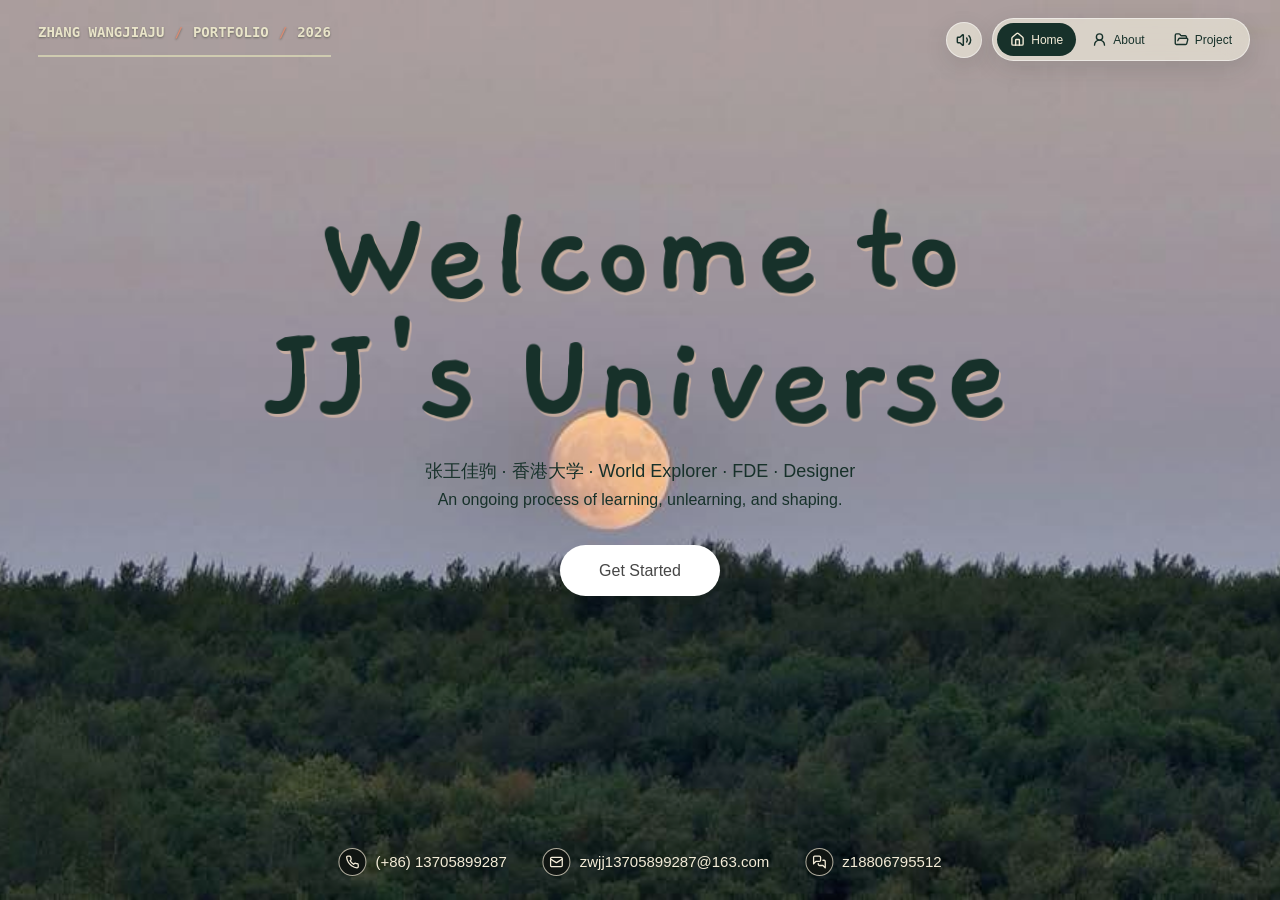
==== index.html @ 07a7b6fd "Reduce gallery preview payloads and batch project images" ====
<!doctype html>
<html lang="en">
  <head>
    <meta charset="UTF-8" />
    <meta name="viewport" content="width=device-width, initial-scale=1.0" />
    <meta name="theme-color" content="#85818b" />
    <title>Made With Motion</title>
    <link rel="preload" as="image" href="/background-poster.jpg" fetchpriority="high" />
    <link rel="icon" type="image/png" href="/assets/favicon-96x96-B6z3ljmo.png" sizes="96x96" />
    <style>
      html,
      body,
      #root {
        height: 100%;
        margin: 0;
      }

      body,
      #root {
        background: #85818b url('/background-poster.jpg') center / cover no-repeat;
      }
    </style>
    <script type="module" crossorigin src="/assets/index-CMigijuk.js"></script>
    <link rel="stylesheet" crossorigin href="/assets/index-BXjZiuMG.css">
  </head>
  <body>
    <div id="root"></div>
  </body>
</html>
---- assets/index-BXjZiuMG.css ----
@font-face{font-display:swap;font-family:Gaegu;font-style:normal;font-weight:700;src:url(/assets/Gaegu-Bold-wKljK3o0.woff2) format("woff2")}*{-webkit-appearance:none;-moz-appearance:none;appearance:none;box-sizing:border-box;margin:0;padding:0;-webkit-font-smoothing:antialiased;-moz-osx-font-smoothing:grayscale}html,body,#root{height:100%;overflow:hidden}body{background:#85818b;color:#272727;font:500 22px/1.3 Arial,Helvetica,sans-serif;overscroll-behavior:none}.codrops_mwg{background-image:var(--background-image);background-position:center;background-repeat:no-repeat;background-size:cover;height:100dvh;top:0;right:0;bottom:0;left:0;isolation:isolate;overflow:hidden;position:fixed;touch-action:none;-webkit-user-select:none;user-select:none;width:100%}.codrops_mwg.is-inactive{pointer-events:none;visibility:hidden}.background-video{height:100%;top:0;right:0;bottom:0;left:0;object-fit:cover;pointer-events:none;position:absolute;transform-origin:center;width:100%;will-change:transform;z-index:0}.site-mark{align-items:center;color:#e9e4c9;display:flex;font:700 14px/1.2 ui-monospace,SFMono-Regular,Menlo,Monaco,Consolas,monospace;gap:10px;left:38px;letter-spacing:0;padding-bottom:16px;position:absolute;text-shadow:0 1px 2px rgba(17,31,17,.42);top:24px;white-space:nowrap;z-index:3}.site-mark:after{background:#deddb8b8;bottom:0;content:"";height:2px;left:0;position:absolute;width:100%}.site-mark-slash{color:#d68c75}.welcome-contact{align-items:center;bottom:24px;display:flex;font: 500 15px/1.2 Arial,Helvetica,sans-serif;gap:36px;left:50%;position:absolute;transform:translate(-50%);white-space:nowrap;z-index:3}.welcome-contact-item{align-items:center;color:#f4ecd8;display:inline-flex;gap:9px;text-shadow:0 1px 3px rgba(12,24,16,.62)}.welcome-contact-icon{align-items:center;background:#101512;border:1px solid rgba(244,236,216,.7);border-radius:50%;display:inline-flex;flex:0 0 28px;height:28px;justify-content:center;width:28px}.welcome-contact-icon svg{height:14px;stroke-width:2.2;width:14px}.welcome-controls{align-items:center;display:flex;gap:10px;position:absolute;right:30px;top:18px;z-index:4}.welcome-nav{align-items:center;-webkit-backdrop-filter:blur(12px);backdrop-filter:blur(12px);background:#f6f2e29e;border:1px solid rgba(255,255,255,.5);border-radius:24px;box-shadow:0 8px 24px #1a271f1f;display:flex;gap:3px;padding:4px}.welcome-music-toggle{align-items:center;-webkit-backdrop-filter:blur(12px);backdrop-filter:blur(12px);background:#f6f2e29e;border:1px solid rgba(255,255,255,.5);border-radius:50%;box-shadow:0 8px 24px #1a271f1f;color:#17312a;cursor:pointer;display:inline-flex;flex:0 0 36px;height:36px;justify-content:center;transition:background-color .18s ease,transform .18s ease;width:36px}.welcome-music-toggle svg{height:16px;pointer-events:none;stroke-width:2.2;width:16px}.welcome-music-toggle:hover,.welcome-music-toggle:focus-visible{background:#ffffff8f;outline:none;transform:translateY(-1px)}.welcome-music-toggle:active{transform:scale(.94)}.welcome-nav-link{align-items:center;border-radius:18px;color:#17312a;display:inline-flex;font:400 12px/1 Arial,Helvetica,sans-serif;gap:6px;letter-spacing:0;padding:9px 13px;text-decoration:none;transition:background-color .18s ease,color .18s ease,transform .18s ease;white-space:nowrap}.welcome-nav-link svg{height:15px;stroke-width:2.2;width:15px}.welcome-nav-link:hover,.welcome-nav-link:focus-visible{background:#ffffff8f;outline:none;transform:translateY(-1px)}.welcome-nav-link.is-active{background:#17312a;color:#f4ecd8}.scene-transition{background:transparent;top:0;right:0;bottom:0;left:0;opacity:0;overflow:hidden;pointer-events:all;position:fixed;visibility:hidden;z-index:20}.transition-exterior-image{background-image:var(--exterior-image);background-position:center;background-repeat:no-repeat;background-size:cover;top:0;right:0;bottom:0;left:0;opacity:0;position:absolute;will-change:opacity,transform}.transition-reveal{top:0;right:0;bottom:0;left:0;overflow:visible;position:absolute;will-change:clip-path,opacity}.transition-camera{backface-visibility:hidden;height:100%;top:0;right:0;bottom:0;left:0;position:absolute;transform:translateZ(0);width:100%;will-change:transform}.transition-image{aspect-ratio:2560 / 1429;background-image:var(--interior-image);background-position:center;background-repeat:no-repeat;background-size:100% 100%;height:max(100dvh,calc(100vw * 1429 / 2560));left:50%;position:absolute;top:50%;transform:translate3d(-50%,-50%,0);width:max(100vw,calc(100dvh * 2560 / 1429))}.transition-cat{aspect-ratio:1;display:block;left:10%;object-fit:contain;pointer-events:none;position:absolute;top:52%;transform:translate(7%,-10%) scale(.82944);transform-origin:50% 100%;width:28%;will-change:opacity}.transition-cat-status{color:#fff4e3e6;font-family:Gaegu,cursive;font-size:clamp(16px,1.6vw,28px);font-weight:700;left:31%;pointer-events:none;position:absolute;text-shadow:1px 2px 0 rgba(61,40,42,.55);top:67%;transform:rotate(-8deg);will-change:opacity}.transition-moon-haze{background:#f4b98b57;top:0;right:0;bottom:0;left:0;opacity:0;pointer-events:none;position:absolute;will-change:opacity}.interior-page{background-color:#4b3d3e;height:100dvh;top:0;right:0;bottom:0;left:0;isolation:isolate;overflow:hidden;position:fixed;width:100%;z-index:1}.interior-stage{aspect-ratio:2560 / 1429;background-image:var(--interior-image);background-position:center;background-repeat:no-repeat;background-size:100% 100%;filter:blur(0) brightness(1);height:max(100dvh,calc(100vw * 1429 / 2560));left:50%;position:absolute;top:50%;transform:translate3d(-50%,-50%,0);transition:filter .7s ease,transform .9s cubic-bezier(.22,1,.36,1);width:max(100vw,calc(100dvh * 2560 / 1429));will-change:filter,transform}.interior-page.is-laptop-focused .interior-stage{filter:blur(10px) brightness(.68);transform:translate3d(-50%,-50%,0) scale(1.035)}.interior-page.is-laptop-focused .laptop-hotspot,.interior-page.is-laptop-focused .interior-back-button{opacity:0;pointer-events:none}.room-ambience{background-image:var(--interior-image);background-position:center;background-repeat:no-repeat;background-size:100% 100%;top:0;right:0;bottom:0;left:0;pointer-events:none;position:absolute;transform:translateZ(0);will-change:transform;z-index:1}.shelf-plant-motion{animation:plant-sway 6.2s ease-in-out infinite alternate;clip-path:polygon(33% 4%,47% 4%,47% 29%,33% 29%);transform-origin:40% 20%}.window-plant-motion{animation:plant-sway-reverse 7.4s ease-in-out infinite alternate;clip-path:polygon(88% 14%,100% 14%,100% 49%,88% 49%);transform-origin:94% 20%}.interior-back-button{left:max(18px,env(safe-area-inset-left));top:max(18px,env(safe-area-inset-top));z-index:30}.interior-back-button:active{transform:scale(.95)}.scene-hotspot{-webkit-tap-highlight-color:transparent;background:transparent;border:0;cursor:pointer;outline:0;position:absolute;z-index:4}.scene-hotspot:hover,.scene-hotspot:focus-visible{background:transparent;border:0;box-shadow:none;outline:none}.scene-object-wrap{position:absolute;z-index:4}.window-hotspot{height:53%;left:80.5%;top:5.5%;width:16.5%}.scene-label{color:#fff;font-family:Gaegu,cursive;font-size:clamp(22px,2vw,32px);font-weight:700;left:calc(100% + 10px);letter-spacing:0;opacity:0;pointer-events:none;position:absolute;text-shadow:0 1px 3px rgba(35,24,28,.9);top:38%;transform:translate(var(--label-shift-x, 0),6px);transition:opacity .18s ease,transform .22s ease;white-space:nowrap}.scene-object{--object-rest-scale: 1;--object-hover-scale: 1.08;animation:scene-object-entry-glow 1.35s ease-in-out backwards;display:block;filter:drop-shadow(0 0 8px rgba(255,245,232,.62)) drop-shadow(0 0 20px rgba(255,211,180,.36));height:100%;object-fit:contain;opacity:1;pointer-events:none;transform:scale(var(--object-rest-scale));transform-origin:50% 100%;transition:filter .24s ease,opacity .24s ease,transform .24s ease;width:100%;will-change:transform}.scene-object-wrap:hover .scene-object,.scene-object-wrap:focus-visible .scene-object{filter:drop-shadow(0 0 10px rgba(255,255,255,.98)) drop-shadow(0 0 28px rgba(255,235,218,.76));opacity:1;transform:scale(var(--object-hover-scale))}.scene-object-wrap:hover .scene-label,.scene-object-wrap:focus-visible .scene-label{opacity:1;transform:translate(var(--label-shift-x, 0))}.laptop-hotspot{height:30%;left:53.6%;top:52%;width:20.5%}.laptop-hotspot .scene-label{left:auto;right:calc(100% + 16px);top:18%}.laptop-hotspot .scene-object{--object-hover-scale: 1.14;--object-rest-scale: 1.08;animation-delay:.8s}.laptop-focus-transition{top:0;right:0;bottom:0;left:0;overflow:hidden;pointer-events:all;position:fixed;z-index:35}.laptop-focus-backdrop{background:#251a1e38;top:0;right:0;bottom:0;left:0;opacity:0;position:absolute}.laptop-focus-clone{position:fixed;will-change:transform;z-index:1}.laptop-focus-clone>img{display:block;height:100%;object-fit:contain;pointer-events:none;width:100%}.laptop-folder-grid{display:grid;gap:16% 4%;grid-template-columns:repeat(4,minmax(0,1fr));grid-template-rows:repeat(2,minmax(0,1fr));height:34%;left:17%;position:absolute;top:24%;width:64%}.laptop-folder-button{background:transparent;border:0;container-type:inline-size;cursor:pointer;isolation:isolate;min-height:0;min-width:0;overflow:visible;position:relative}.laptop-folder-button.is-disabled{cursor:default;pointer-events:none}.laptop-folder-button:focus-visible{outline:3px solid rgba(255,255,255,.9);outline-offset:2px}.laptop-folder-visual{background:var(--folder-color);border-radius:5% 5% 9% 9%;box-shadow:inset 0 1px #ffffff4d,0 5px 8px #2a1f203d;top:14%;right:8%;bottom:3%;left:8%;opacity:0;position:absolute;transform:scale(1);transform-origin:50% 100%;transition:filter .18s ease,opacity .12s ease,transform .22s ease;z-index:1}.laptop-folder-visual:before{background:var(--folder-color);border-radius:10% 10% 0 0;content:"";height:26%;left:7%;position:absolute;top:-16%;width:43%}.laptop-folder-label{color:#403c39;font:500 clamp(8px,10cqw,13px)/1.15 Arial,Helvetica,sans-serif;left:50%;opacity:.82;padding:0;pointer-events:none;position:absolute;top:calc(100% + 2px);transform:translate(-50%);transition:color .16s ease,opacity .16s ease;white-space:nowrap;z-index:3}.laptop-folder-button:nth-child(4n) .laptop-folder-label{left:50%;right:auto;transform:translate(-50%)}.laptop-folder-button:nth-child(-n+4) .laptop-folder-label{top:calc(100% + 12px)}.laptop-folder-button:hover .laptop-folder-visual,.laptop-folder-button:focus-visible .laptop-folder-visual{filter:brightness(1.06);opacity:1;transform:scale(1.1)}.laptop-folder-button:nth-child(-n+4) .laptop-folder-visual{transform:translateY(16%) scale(1)}.laptop-folder-button:nth-child(-n+4):hover .laptop-folder-visual,.laptop-folder-button:nth-child(-n+4):focus-visible .laptop-folder-visual{transform:translateY(16%) scale(1.1)}.laptop-folder-button:hover .laptop-folder-label,.laptop-folder-button:focus-visible .laptop-folder-label{color:#191716;opacity:1;transform:translate(-50%)}.laptop-focus-back{align-items:center;background:#ffffffe0;border:1px solid rgba(45,33,37,.45);border-radius:50%;color:#3e3330;cursor:pointer;display:flex;font:400 28px/1 Arial,Helvetica,sans-serif;height:48px;justify-content:center;left:max(20px,env(safe-area-inset-left));position:absolute;top:max(20px,env(safe-area-inset-top));transition:background-color .18s ease,transform .18s ease;width:48px;z-index:3}.laptop-focus-back:hover,.laptop-focus-back:focus-visible{background:#fff;transform:translate(-2px)}.laptop-focus-back:focus-visible{outline:3px solid #fff;outline-offset:3px}.camera-hotspot{height:7.5%;left:66%;top:32.2%;width:6.4%}.camera-hotspot:before{content:"";top:-32%;right:-32%;bottom:-32%;left:-32%;position:absolute}.camera-hotspot .scene-object{--object-hover-scale: 1.14;--object-rest-scale: 1.08;animation-delay:.58s}.camera-hotspot .scene-label{left:auto;right:calc(100% + 14px);top:18%}.books-object{height:16%;left:59.35%;top:4.35%;width:13%}.books-object .scene-label{--label-shift-x: -50%;font-family:Wawati SC,娃娃体-简,HanziPen SC,cursive;font-size:clamp(22px,2vw,31px);font-weight:400;left:50%;top:calc(100% + 8px)}.books-object .scene-object{animation-delay:.36s}.about-hotspot{aspect-ratio:320 / 380;height:auto;left:5.4%;top:10.9%;width:12.5%}.about-hotspot .scene-object{--object-hover-scale: 1.06;animation-delay:.14s;transform-origin:50% 50%}.about-hotspot .scene-label{font-size:clamp(24px,2.2vw,34px);left:auto;right:0;top:-38px}.cat-hotspot{aspect-ratio:1;left:10%;top:52%;width:28%}.cat-video{animation:cat-entry-glow 1.35s 1.02s ease-in-out backwards;display:block;filter:drop-shadow(0 0 10px rgba(255,245,232,.58)) drop-shadow(0 4px 24px rgba(255,211,180,.34));height:100%;object-fit:contain;pointer-events:none;transform:translate(7%,-10%) scale(.82944);transform-origin:50% 100%;transition:filter .22s ease;width:100%}.cat-hotspot:hover .cat-video,.cat-hotspot:focus-visible .cat-video{filter:drop-shadow(0 0 18px rgba(255,235,214,.62)) drop-shadow(0 6px 44px rgba(255,201,164,.48))}.cat-status{animation:cat-status-pulse 2.2s ease-in-out infinite;color:#fff4e3e6;font-family:Gaegu,cursive;font-size:clamp(16px,1.6vw,28px);font-weight:700;left:31%;pointer-events:none;position:absolute;text-shadow:1px 2px 0 rgba(61,40,42,.55);top:67%;transform:rotate(-8deg);transition:opacity .16s ease,transform .16s ease;z-index:5}.cat-status.is-hidden{animation:none;opacity:0;transform:translateY(-8px) rotate(-8deg)}.scene-panel{align-items:center;background:#22191cb8;display:flex;height:100%;top:0;right:0;bottom:0;left:0;justify-content:center;padding:clamp(16px,4vw,56px);position:fixed;width:100%;z-index:40}.about-panel{animation:about-panel-reveal .42s ease-out both;-webkit-backdrop-filter:blur(8px);backdrop-filter:blur(8px);background:#2b172694}.about-pdf-viewer{animation:about-content-reveal .72s .1s cubic-bezier(.22,1,.36,1) both;aspect-ratio:2200 / 1237;background:#2f292c;box-shadow:0 24px 70px #220e1c70;overflow:hidden;position:relative;width:min(94vw,160dvh,1400px)}.about-page-image{display:block;height:100%;object-fit:contain;width:100%}.panel-close-button{align-items:center;background:#f7f0df;border:2px solid #3e3330;border-radius:50%;color:#3e3330;cursor:pointer;display:flex;font:400 30px/1 Arial,Helvetica,sans-serif;height:42px;justify-content:center;position:absolute;right:16px;top:16px;width:42px;z-index:2}.panel-close-button:hover{background:#e5c6bd}.panel-close-button:focus-visible{outline:3px solid #fff;outline-offset:3px}.journal{background:#f6efdc;border:1px solid #5d5047;box-shadow:0 22px 70px #1c12146b;display:grid;grid-template-columns:minmax(0,.9fr) minmax(0,1.1fr);max-height:calc(100dvh - 40px);max-width:1120px;min-height:min(620px,calc(100dvh - 40px));overflow:auto;position:relative;width:100%}.journal.is-project-open{display:block;max-width:1240px}.journal.is-project-open:after{display:none}.journal:after{background:#9e8c7c;content:"";height:calc(100% - 44px);left:45%;opacity:.42;position:absolute;top:22px;width:1px}.journal-page{padding:clamp(42px,7vw,84px) clamp(30px,5vw,64px)}.journal-intro{background-color:#eee1c8;background-image:repeating-linear-gradient(transparent 0,transparent 31px,rgba(113,139,148,.16) 32px);display:flex;flex-direction:column;justify-content:center}.journal-kicker,.photo-album-header p{color:#8c5a58;font-size:13px;font-weight:700;letter-spacing:.14em}.journal h2,.photo-album h2{color:#3e3330;font-family:Gaegu,cursive;font-size:clamp(46px,6vw,76px);letter-spacing:0;line-height:.9;margin-top:18px}.journal-note{color:#655c56;font-family:Georgia,Times New Roman,serif;font-size:17px;line-height:1.6;margin-top:34px;max-width:300px}.journal-date{color:#7f746d;font:700 14px/1.2 Gaegu,cursive;margin-top:24px}.portfolio-pdf-link{align-items:center;align-self:flex-start;border-bottom:1px solid #8c5a58;color:#8c5a58;display:inline-flex;font:700 17px/1.2 Gaegu,cursive;gap:8px;margin-top:38px;padding-bottom:3px;text-decoration:none}.portfolio-pdf-link:hover{color:#3e3330}.project-list{align-content:center;display:grid;gap:14px;padding-bottom:36px;padding-top:36px}.project-entry{align-items:center;background:transparent;border:0;border-bottom:1px dashed rgba(73,62,57,.34);color:inherit;cursor:pointer;display:grid;font:inherit;gap:16px;grid-template-columns:112px minmax(0,1fr) 30px;padding:10px 0 18px;text-align:left;width:100%}.project-entry:hover .project-cover img,.project-entry:focus-visible .project-cover img{transform:scale(1.05)}.project-entry:focus-visible{outline:2px solid #8c5a58;outline-offset:5px}.project-cover{aspect-ratio:16 / 9;background:#ddd0b8;display:block;overflow:hidden;position:relative}.project-cover img{display:block;height:100%;object-fit:cover;transition:transform .22s ease;width:100%}.project-number{align-items:center;background:#e9c0ac;bottom:0;color:#3e3330;display:flex;font:700 15px/1 Gaegu,cursive;height:27px;justify-content:center;left:0;position:absolute;width:32px}.project-entry-copy{display:block;min-width:0}.project-entry-copy small{color:#8c5a58;display:block;font:700 10px/1.2 Arial,Helvetica,sans-serif;letter-spacing:.08em;margin-bottom:7px}.project-entry-copy strong{color:#3e3330;display:block;font:700 28px/1 Gaegu,cursive}.project-entry-copy>span{color:#6c625c;display:-webkit-box;font:15px/1.45 Georgia,Times New Roman,serif;margin-top:7px;overflow:hidden;-webkit-box-orient:vertical;-webkit-line-clamp:2}.project-open-icon{color:#8c5a58;font:700 25px/1 Gaegu,cursive}.project-detail{min-height:min(680px,calc(100dvh - 40px));padding:clamp(52px,6vw,82px) clamp(28px,5vw,66px)}.project-detail-header{margin:0 auto 34px;max-width:980px}.project-back-button{align-items:center;background:transparent;border:0;color:#8c5a58;cursor:pointer;display:inline-flex;font:700 16px/1 Gaegu,cursive;gap:8px;margin-bottom:34px}.project-back-button:hover{color:#3e3330}.project-back-button:focus-visible{outline:2px solid #8c5a58;outline-offset:5px}.project-detail-meta{color:#8c5a58;display:flex;font:700 11px/1.2 Arial,Helvetica,sans-serif;justify-content:space-between;letter-spacing:.1em;padding-right:56px}.project-detail h2{color:#3e3330;font:700 clamp(48px,7vw,88px)/.9 "Gaegu",cursive;margin-top:16px}.project-detail-header>p{color:#655c56;font:17px/1.65 Georgia,Times New Roman,serif;margin-top:24px;max-width:680px}.project-services{display:flex;flex-wrap:wrap;gap:8px;list-style:none;margin-top:22px}.project-services li{border:1px solid rgba(62,51,48,.36);color:#514640;font:700 12px/1 Arial,Helvetica,sans-serif;padding:8px 10px}.project-gallery{display:grid;gap:24px;margin:0 auto;max-width:1080px}.project-gallery figure{background:#e7dcc6;border:1px solid rgba(62,51,48,.2);padding:10px}.project-gallery img{aspect-ratio:16 / 9;display:block;object-fit:cover;width:100%}.project-gallery figcaption{color:#756a62;font:700 12px/1 Gaegu,cursive;padding:10px 2px 2px;text-align:right}.connected-project-stage{background:#0d0d0d;color:#f1f0ed;height:100dvh;top:0;right:0;bottom:0;left:0;isolation:isolate;overflow-x:hidden;overflow-y:auto;overscroll-behavior:contain;position:fixed;scrollbar-color:rgba(255,255,255,.34) transparent;scrollbar-width:thin;width:100%;z-index:80}.connected-project-stage:focus{outline:none}.connected-project-close{align-items:center;background:#141414cc;border:1px solid rgba(255,255,255,.48);border-radius:50%;color:#fff;cursor:pointer;display:flex;font:400 24px/1 Arial,Helvetica,sans-serif;height:48px;justify-content:center;left:max(24px,env(safe-area-inset-left));position:fixed;top:max(24px,env(safe-area-inset-top));transition:background-color .18s ease,color .18s ease,transform .18s ease;width:48px;z-index:3}.connected-project-close:hover,.connected-project-close:focus-visible{background:#f1f0ed;color:#111;outline:none;transform:translateY(-2px)}.connected-project-header{display:flex;flex-direction:column;justify-content:flex-end;min-height:78dvh;padding:100px 32px 64px}.connected-project-eyebrow,.connected-project-count{color:#aaa7a1;font:500 12px/1.3 Arial,Helvetica,sans-serif;letter-spacing:0}.connected-project-title{font:300 96px/.92 Arial,Helvetica,sans-serif;letter-spacing:0;margin-top:28px;max-width:760px}.connected-project-count{margin-top:32px}.connected-project-grid{display:grid;grid-template-columns:repeat(8,minmax(0,1fr));position:relative;width:100%}.connected-project-empty{align-items:center;color:#aaa7a1;display:flex;font:400 16px/1.4 Arial,Helvetica,sans-serif;justify-content:center;min-height:40dvh;padding:32px}.connected-project-item{grid-column:var(--grid-column) / span var(--grid-span);grid-row:var(--grid-row);min-width:0;position:relative}.connected-project-image-button{background:transparent;border:0;cursor:zoom-in;display:block;overflow:hidden;width:100%}.connected-project-image-button:focus-visible{outline:2px solid #f1f0ed;outline-offset:4px}.connected-project-image{overflow:hidden;position:relative;transform:translateZ(0);width:100%;will-change:transform}.connected-project-image img{display:block;filter:brightness(1);height:auto;object-fit:contain;transform:translateZ(0);transition:filter .18s ease;width:100%;will-change:transform}.connected-project-video-badge{align-items:center;background:#0c0c0cb8;border:1px solid rgba(255,255,255,.78);border-radius:50%;color:#fff;display:flex;height:46px;justify-content:center;left:50%;position:absolute;top:50%;transform:translate(-50%,-50%);width:46px}.connected-project-video-badge svg{height:19px;margin-left:2px;width:19px}.connected-project-image-button:hover img,.connected-project-image-button:focus-visible img{filter:brightness(.86)}.connected-project-caption{align-items:baseline;color:#aaa7a1;display:grid;font:500 12px/1.35 Arial,Helvetica,sans-serif;gap:5px 8px;grid-template-columns:minmax(0,1fr) auto;min-height:54px;padding:9px 6px 15px;will-change:opacity,transform}.connected-project-caption h3{color:#f1f0ed;font:500 13px/1.2 Arial,Helvetica,sans-serif;letter-spacing:0}.connected-project-caption span{color:#d1cdc6}.connected-project-caption small{grid-column:1 / -1;overflow:hidden;text-overflow:ellipsis;white-space:nowrap}.connected-project-footer{align-items:flex-end;color:#aaa7a1;display:flex;font:500 12px/1.3 Arial,Helvetica,sans-serif;justify-content:space-between;letter-spacing:0;min-height:48dvh;padding:32px}.connected-project-lightbox{align-items:center;-webkit-backdrop-filter:blur(18px);backdrop-filter:blur(18px);background:#050505f0;display:grid;grid-template-columns:72px minmax(0,1fr) 72px;top:0;right:0;bottom:0;left:0;padding:70px 26px 26px;position:fixed;z-index:5}.connected-project-lightbox-close,.connected-project-lightbox-nav{align-items:center;background:#141414c7;border:1px solid rgba(255,255,255,.42);border-radius:50%;color:#fff;cursor:pointer;display:flex;height:48px;justify-content:center;transition:background-color .18s ease,color .18s ease,transform .18s ease;width:48px}.connected-project-lightbox-close{position:absolute;right:max(24px,env(safe-area-inset-right));top:max(24px,env(safe-area-inset-top))}.connected-project-lightbox-nav{justify-self:center}.connected-project-lightbox-close svg,.connected-project-lightbox-nav svg{height:21px;pointer-events:none;stroke-width:1.8;width:21px}.connected-project-lightbox-close:hover,.connected-project-lightbox-close:focus-visible,.connected-project-lightbox-nav:hover,.connected-project-lightbox-nav:focus-visible{background:#f1f0ed;color:#111;outline:none;transform:scale(1.06)}.connected-project-lightbox-figure{justify-self:center;max-width:min(1480px,calc(100vw - 220px));min-width:0;width:100%}.connected-project-lightbox-figure img,.connected-project-lightbox-figure video{background:#000;display:block;height:min(78dvh,900px);object-fit:contain;width:100%}.connected-project-lightbox-figure figcaption{color:#c7c3bd;display:flex;font:500 12px/1.3 Arial,Helvetica,sans-serif;justify-content:space-between;letter-spacing:0;padding-top:12px}.gradient-photo-stage{animation:gradient-stage-reveal .72s cubic-bezier(.22,1,.36,1) both;background:#f4f1ec;color:#191919;cursor:grab;height:100dvh;top:0;right:0;bottom:0;left:0;isolation:isolate;overflow:hidden;perspective:1800px;position:fixed;touch-action:none;-webkit-user-select:none;user-select:none;width:100%;z-index:60}.gradient-photo-stage.is-dragging{cursor:grabbing}.gradient-photo-background{animation:gradient-background-reveal .9s 80ms ease-out both;display:block;filter:blur(24px) saturate(1.05);height:calc(100% + 64px);top:-32px;right:-32px;bottom:-32px;left:-32px;pointer-events:none;position:absolute;width:calc(100% + 64px);z-index:0}.gradient-photo-stage:after{background:linear-gradient(to bottom,rgba(255,255,255,.16),transparent 25%,transparent 72%,rgba(255,255,255,.2));content:"";top:0;right:0;bottom:0;left:0;pointer-events:none;position:absolute;z-index:1}.gradient-photo-header{animation:gradient-controls-reveal .52s .36s cubic-bezier(.22,1,.36,1) both;display:flex;font:700 12px/1 Arial,Helvetica,sans-serif;justify-content:space-between;left:clamp(20px,3.2vw,52px);letter-spacing:.08em;position:absolute;right:clamp(72px,7vw,108px);text-transform:uppercase;top:clamp(22px,4vw,52px);z-index:20}.gradient-photo-header span{font-weight:500;opacity:.62}.gradient-photo-close{align-items:center;animation:gradient-controls-reveal .52s .42s cubic-bezier(.22,1,.36,1) both;background:#ffffff47;border:1px solid rgba(25,25,25,.55);border-radius:50%;color:#191919;cursor:pointer;display:flex;font:300 30px/1 Arial,Helvetica,sans-serif;height:44px;justify-content:center;position:absolute;right:clamp(18px,3vw,48px);top:clamp(16px,3vw,42px);transition:background-color .18s ease,transform .18s ease;width:44px;z-index:30}.gradient-photo-close:hover,.gradient-photo-close:focus-visible{background:#ffffffb8;transform:rotate(5deg)}.gradient-photo-close:focus-visible{outline:2px solid #191919;outline-offset:4px}.gradient-photo-cards{top:0;right:0;bottom:0;left:0;position:absolute;transform-style:preserve-3d;z-index:10}.gradient-photo-card{animation:gradient-card-reveal .68s .18s cubic-bezier(.22,1,.36,1) both;aspect-ratio:4 / 5;backface-visibility:hidden;contain:layout paint;left:50%;opacity:.84;position:absolute;top:50%;transform-origin:90% center;transform-style:preserve-3d;transition:opacity .24s ease;width:min(26vw,360px);will-change:filter,transform}.gradient-photo-card.is-active{opacity:1}.gradient-photo-card.is-landscape{aspect-ratio:var(--photo-aspect-ratio)}.gradient-photo-card img{border-radius:15px;box-shadow:0 24px 64px #1c181833;display:block;height:100%;object-fit:cover;pointer-events:none;width:100%}.gradient-photo-card figcaption{bottom:18px;color:#fff;font:700 clamp(20px,2vw,30px)/1 "Gaegu",cursive;left:22px;opacity:0;position:absolute;text-shadow:0 2px 12px rgba(0,0,0,.55);transition:opacity .22s ease}.gradient-photo-card figcaption small{display:block;font:700 10px/1.25 Arial,Helvetica,sans-serif;letter-spacing:.08em;margin-top:7px;max-width:220px;text-transform:uppercase}.gradient-photo-card.is-active figcaption{opacity:1}.gradient-photo-card.has-date{contain:layout}.gradient-photo-card.has-date figcaption{bottom:auto;color:#f5f1e8;font:400 12px/1 Arial,Helvetica,sans-serif;left:0;text-align:center;text-shadow:0 1px 8px rgba(0,0,0,.4);top:calc(100% + 14px);width:100%}.gradient-photo-card.has-date figcaption small{font-size:11px;font-weight:500;letter-spacing:0;margin-top:8px;max-width:none;text-transform:none}.gradient-photo-footer{align-items:center;animation:gradient-controls-reveal .52s .44s cubic-bezier(.22,1,.36,1) both;bottom:clamp(22px,4vw,48px);display:grid;font:700 12px/1 Arial,Helvetica,sans-serif;gap:10px;grid-template-columns:auto minmax(48px,8vw) auto;left:50%;position:absolute;transform:translate(-50%);z-index:20}.gradient-photo-rule{background:#19191985;height:1px;width:100%}.gradient-photo-footer strong{font-family:Gaegu,cursive;font-size:18px;grid-column:1 / -1;letter-spacing:0;margin-top:2px;text-align:center}.media-shelf{animation:media-shelf-reveal .52s ease-out both;background:#171716;color:#e9e3d8;height:100dvh;top:0;right:0;bottom:0;left:0;isolation:isolate;overflow:hidden;perspective:1500px;position:fixed;width:100%;z-index:70}.media-shelf-texture{background-image:repeating-linear-gradient(18deg,rgba(255,255,255,.018) 0,rgba(255,255,255,.018) 1px,transparent 1px,transparent 4px),repeating-linear-gradient(102deg,rgba(214,140,117,.018) 0,rgba(214,140,117,.018) 1px,transparent 1px,transparent 7px);top:0;right:0;bottom:0;left:0;opacity:.8;pointer-events:none;position:absolute;z-index:0}.media-shelf:after{border:1px solid rgba(233,227,216,.1);content:"";top:14px;right:14px;bottom:14px;left:14px;pointer-events:none;position:absolute;z-index:1}.media-shelf-header{align-items:flex-start;display:flex;justify-content:space-between;left:clamp(26px,5vw,72px);position:absolute;right:clamp(82px,9vw,128px);top:clamp(28px,5vh,56px);z-index:20}.media-shelf-header span{color:#c98e79;display:block;font:700 10px/1 Arial,Helvetica,sans-serif;letter-spacing:.14em}.media-shelf-header h2{font-family:Gaegu,cursive;font-size:clamp(32px,4vw,52px);letter-spacing:0;line-height:.9;margin-top:10px}.media-shelf-header .media-shelf-count{color:#e9e3d89e;font-size:12px;letter-spacing:.1em;padding-top:6px}.media-shelf-close{align-items:center;background:transparent;border:1px solid rgba(233,227,216,.34);border-radius:50%;color:#e9e3d8;cursor:pointer;display:flex;height:46px;justify-content:center;position:absolute;right:clamp(24px,4vw,58px);top:clamp(24px,4vh,44px);transition:background-color .18s ease,color .18s ease,transform .18s ease;width:46px;z-index:30}.media-shelf-close:hover,.media-shelf-close:focus-visible{background:#e9e3d8;color:#171716;outline:none;transform:rotate(5deg)}.media-shelf-close:focus-visible{box-shadow:0 0 0 3px #171716,0 0 0 5px #e9e3d8}.media-carousel{cursor:grab;height:54%;inset:14% 0 auto;perspective:1500px;position:absolute;touch-action:pan-y;transform-style:preserve-3d;width:100%;z-index:10}.media-carousel.is-dragging{cursor:grabbing}.media-cover{aspect-ratio:1;background:#292725;border:1px solid rgba(233,227,216,.2);border-radius:5px;box-shadow:0 20px 56px #00000075;color:#e9e3d8;cursor:pointer;left:calc(50% + var(--cover-x));opacity:var(--cover-opacity);overflow:hidden;padding:0;position:absolute;top:48%;transform:translate3d(calc(-50% + var(--drag-x, 0px)),-50%,var(--cover-depth)) rotateY(var(--cover-rotation)) scale(var(--cover-scale));transform-style:preserve-3d;transition:transform .68s cubic-bezier(.22,1,.36,1),opacity .42s ease,filter .42s ease;width:clamp(166px,21vw,282px);will-change:transform}.media-carousel.is-dragging .media-cover{transition-duration:0ms}.media-cover:not(.is-active){filter:brightness(.72) saturate(.72)}.media-cover:hover,.media-cover:focus-visible{filter:brightness(.94) saturate(.95);outline:none}.media-cover:focus-visible{box-shadow:0 0 0 3px #171716,0 0 0 5px #d59b83,0 20px 56px #00000075}.media-cover img{display:block;height:100%;object-fit:cover;pointer-events:none;width:100%}.media-cover:after{background:#0c0c0b1f;content:"";top:0;right:0;bottom:0;left:0;pointer-events:none;position:absolute}.media-cover-index{bottom:11px;font:700 10px/1 Arial,Helvetica,sans-serif;left:12px;letter-spacing:.1em;position:absolute;text-shadow:0 1px 5px rgba(0,0,0,.6);z-index:2}.media-cover-info{align-items:center;background:#171716b8;border:1px solid rgba(233,227,216,.42);border-radius:50%;display:flex;height:32px;justify-content:center;position:absolute;right:10px;top:10px;width:32px;z-index:2}.media-player-controls{align-items:center;display:flex;flex-direction:column;left:50%;position:absolute;top:calc(39.92% + clamp(83px,10.5vw,141px) + 66px);transform:translate(-50%);width:min(520px,calc(100% - 40px));z-index:20}.media-now-playing{min-width:0;text-align:center;width:100%}.media-now-playing span,.media-now-playing small{display:block;font:700 10px/1.2 Arial,Helvetica,sans-serif;letter-spacing:.12em;text-transform:uppercase}.media-now-playing span{color:#c98e79}.media-now-playing strong{display:block;font-family:Gaegu,cursive;font-size:clamp(32px,4vw,54px);letter-spacing:0;line-height:1.08;margin:5px 0 4px;overflow:hidden;padding-block:.08em;text-overflow:ellipsis;white-space:nowrap}.media-now-playing small{color:#e9e3d885}.media-control-row{align-items:center;display:flex;gap:18px;justify-content:center;margin-top:42px}.media-control-row button{align-items:center;background:transparent;border:1px solid rgba(233,227,216,.34);border-radius:50%;color:#e9e3d8;cursor:pointer;display:flex;height:50px;justify-content:center;transition:background-color .18s ease,color .18s ease,transform .18s ease;width:50px}.media-control-row button:hover,.media-control-row button:focus-visible{background:#e9e3d8;color:#171716;outline:none;transform:scale(1.05)}.media-control-row button:focus-visible{box-shadow:0 0 0 3px #171716,0 0 0 5px #e9e3d8}.media-detail-backdrop{align-items:center;background:#080808c2;display:flex;top:0;right:0;bottom:0;left:0;justify-content:center;padding:24px;position:fixed;z-index:80}.media-detail{background:#e8e0d3;color:#201f1d;display:grid;grid-template-columns:minmax(220px,.82fr) minmax(280px,1fr);max-height:calc(100dvh - 48px);max-width:820px;overflow:auto;position:relative;width:100%}.media-detail>img{aspect-ratio:1;height:100%;object-fit:cover;width:100%}.media-detail-copy{align-self:center;padding:clamp(32px,6vw,70px)}.media-detail-copy span{color:#9c5d4d;font:700 10px/1 Arial,Helvetica,sans-serif;letter-spacing:.14em}.media-detail-copy h3{font-family:Gaegu,cursive;font-size:clamp(42px,6vw,68px);letter-spacing:0;line-height:.86;margin-top:16px}.media-detail-copy p{font:400 15px/1.6 Arial,Helvetica,sans-serif;margin-top:24px}.media-detail-copy .media-detail-creator{color:#746d65;font-size:12px;letter-spacing:.08em;margin-top:14px;text-transform:uppercase}.media-detail>button{align-items:center;background:transparent;border:1px solid rgba(32,31,29,.45);border-radius:50%;color:#201f1d;cursor:pointer;display:flex;height:38px;justify-content:center;position:absolute;right:16px;top:16px;width:38px}.media-detail>button:hover,.media-detail>button:focus-visible{background:#201f1d;color:#e8e0d3;outline:none}@keyframes media-shelf-reveal{0%{opacity:0;transform:scale(1.015)}to{opacity:1;transform:scale(1)}}@keyframes about-panel-reveal{0%{background-color:#2b172600;-webkit-backdrop-filter:blur(0);backdrop-filter:blur(0)}}@keyframes about-content-reveal{0%{opacity:0;transform:translateY(16px) scale(.985)}to{opacity:1;transform:translateY(0) scale(1)}}@keyframes gradient-stage-reveal{0%{opacity:0}to{opacity:1}}@keyframes gradient-background-reveal{0%{opacity:0}to{opacity:1}}@keyframes gradient-card-reveal{0%{opacity:0}}@keyframes gradient-controls-reveal{0%{opacity:0}to{opacity:1}}@keyframes plant-sway{0%{transform:translateZ(0) rotate(-.12deg)}to{transform:translateZ(0) rotate(.12deg)}}@keyframes plant-sway-reverse{0%{transform:translateZ(0) rotate(.1deg)}to{transform:translateZ(0) rotate(-.1deg)}}@keyframes cat-status-pulse{0%,to{opacity:.25}50%{opacity:1}}@keyframes scene-object-entry-glow{0%{filter:drop-shadow(0 0 0 rgba(255,255,255,0));opacity:0;transform:scale(var(--object-rest-scale))}45%,68%{filter:drop-shadow(0 0 6px rgba(255,255,255,.96)) drop-shadow(0 0 18px rgba(255,255,255,.78));opacity:1;transform:scale(var(--object-hover-scale))}to{filter:drop-shadow(0 0 8px rgba(255,245,232,.62)) drop-shadow(0 0 20px rgba(255,211,180,.36));opacity:1;transform:scale(var(--object-rest-scale))}}@keyframes cat-entry-glow{0%{filter:drop-shadow(0 0 10px rgba(255,245,232,.58)) drop-shadow(0 4px 24px rgba(255,211,180,.34));opacity:1}48%,70%{filter:drop-shadow(0 0 6px rgba(255,255,255,.9)) drop-shadow(0 0 16px rgba(255,255,255,.68));opacity:1}to{filter:drop-shadow(0 0 10px rgba(255,245,232,.58)) drop-shadow(0 4px 24px rgba(255,211,180,.34));opacity:1}}.content-effect{color:#17312a;font-weight:400;left:50%;letter-spacing:0;position:absolute;text-align:center;text-transform:none;top:39%;transform:translate(-50%,-50%);width:min(960px,calc(100% - 48px));z-index:2}.content-effect>span{display:block;letter-spacing:0}.content-effect .title-character{display:inline-block;transform-origin:50% 100%;will-change:transform}.content-effect .title-character.is-space{width:.25em}.content-effect .title-line{font-family:Gaegu,cursive;font-weight:700;line-height:.88;margin-inline:auto;text-shadow:2px 3px 0 rgba(246,202,165,.5);transform:rotate(-1deg);white-space:nowrap;width:max-content}.content-effect .title-line:nth-child(1){font-size:140px;height:100px}.content-effect .title-line:nth-child(2){font-size:140px;height:100px;margin-top:26px;transform:rotate(.8deg)}.content-effect .title-subline{font-family:DengXian,等线,Microsoft YaHei,sans-serif;font-size:18px;font-weight:400;line-height:1;margin-top:42px}.content-effect .title-note{color:#17312a;font-family:DengXian,等线,Microsoft YaHei,sans-serif;font-size:16px;font-weight:400;line-height:1;margin-top:12px;white-space:nowrap}.expanding-border-button{align-items:center;background:#fff;border:none;box-shadow:0 .4em 1em #0000001a;color:#464646;cursor:pointer;display:inline-flex;font-family:inherit;font-size:16px;font-weight:400;height:3.2em;justify-content:center;letter-spacing:0;line-height:normal;padding:0;position:absolute;text-decoration:none;transition:all .1s linear;white-space:nowrap;width:10em}.expanding-border-button>span:not(.button-border){color:#464646}.expanding-border-button .back-arrow{font-size:25px;line-height:1}.expanding-border-button .button-border{border:.15em solid #fff;height:3em;left:50%;position:absolute;top:50%;transition:all .3s .08s linear;transform:translate(-50%,-50%);width:9em}.expanding-border-button:hover .button-border{height:3.8em;width:10.7em}.interior-back-button{width:3.2em}.interior-back-button .button-border{border-radius:50%;height:3em;width:3em}.interior-back-button:hover .button-border{height:3.8em;width:3.8em}.get-started-button{left:50%;top:calc(39% + 194px);transform:translate(-50%);z-index:3}.get-started-button:active{transform:translate(-50%) scale(.95)}.expanding-border-button:focus-visible{outline:3px solid #17312a;outline-offset:6px}.full-rounded{border-radius:2em}.falling-media{aspect-ratio:1;border-radius:6px;object-fit:contain;pointer-events:none;position:absolute;width:clamp(132px,15vw,240px);will-change:transform;z-index:5}@media(max-width:768px){.interior-back-button{left:max(14px,env(safe-area-inset-left));top:max(14px,env(safe-area-inset-top))}.scene-panel{align-items:stretch;padding:12px}.journal{display:block;max-height:calc(100dvh - 24px);min-height:0}.journal:after{display:none}.journal-page{padding:50px 28px 34px}.journal-intro{min-height:330px}.journal-date{margin-top:34px}.project-list{gap:16px;padding-top:12px}.project-entry{grid-template-columns:104px minmax(0,1fr) 20px}.project-entry-copy strong{font-size:24px}.project-entry-copy>span{font-size:13px;-webkit-line-clamp:2}.project-detail{min-height:0;padding:56px 18px 28px}.project-detail-meta{display:block;padding-right:42px}.project-detail-meta span{display:block;margin-bottom:6px}.project-detail h2{font-size:clamp(42px,14vw,64px)}.project-detail-header>p{font-size:13px}.project-gallery{gap:16px}.gradient-photo-header{left:18px;right:70px;top:24px}.gradient-photo-header span{display:none}.gradient-photo-close{right:16px;top:14px}.gradient-photo-card{width:min(64vw,320px)}.gradient-photo-footer{bottom:24px}.media-shelf:after{top:8px;right:8px;bottom:8px;left:8px}.media-shelf-header{left:20px;right:74px;top:22px}.media-shelf-header h2{font-size:34px}.media-shelf-header .media-shelf-count{display:none}.media-shelf-close{height:42px;right:16px;top:16px;width:42px}.media-carousel{height:48%;inset:17% 0 auto}.media-cover{top:48%;width:min(55vw,230px)}.media-player-controls{top:calc(40.04% + min(27.5vw,115px) + 62px);width:calc(100% - 40px)}.media-now-playing{text-align:center}.media-now-playing strong{font-size:36px}.media-control-row{margin-top:40px}.media-control-row button{height:44px;width:44px}.media-detail{display:block;max-width:430px}.media-detail>img{height:auto}.media-detail-copy{padding:30px 24px 34px}.site-mark{font-size:10px;gap:7px;left:18px;padding-bottom:12px;top:18px}.welcome-contact{align-items:flex-start;bottom:14px;flex-direction:column;font-size:13px;gap:8px}.welcome-contact-icon{flex-basis:24px;height:24px;width:24px}.welcome-contact-icon svg{height:12px;width:12px}.welcome-controls{right:14px;top:64px}.welcome-nav-link{font-size:10px;gap:5px;padding:8px 10px}.welcome-nav-link svg{height:14px;width:14px}.welcome-music-toggle{flex-basis:32px;height:32px;width:32px}.welcome-music-toggle svg{height:14px;width:14px}.content-effect{top:38%;width:calc(100% - 32px)}.content-effect .title-line{line-height:.9;max-width:100%;text-shadow:1px 2px 0 rgba(246,202,165,.5)}.content-effect .title-line:nth-child(1){font-size:84px;height:76px}.content-effect .title-line:nth-child(2){font-size:72px;height:65px;margin-top:10px}.content-effect .title-subline{font-size:15px;margin-top:22px}.content-effect .title-note{font-size:15px;margin-top:9px}.get-started-button{top:calc(38% + 151px)}.falling-media{width:clamp(120px,35vw,180px)}}@media(max-width:430px){.content-effect .title-line:nth-child(1){font-size:72px;height:65px}.content-effect .title-line:nth-child(2){font-size:60px;height:54px;margin-top:8px}.content-effect .title-subline{font-size:11px;margin-top:18px;white-space:nowrap}.content-effect .title-note{font-size:11px;margin-top:8px}.get-started-button{top:calc(38% + 134px)}}@media(max-width:768px){.connected-project-close{height:42px;left:max(14px,env(safe-area-inset-left));top:max(14px,env(safe-area-inset-top));width:42px}.connected-project-header{min-height:68dvh;padding:92px 18px 44px}.connected-project-title{font-size:56px;margin-top:20px}.connected-project-count{margin-top:24px}.connected-project-grid{display:block}.connected-project-item{margin-bottom:72px;margin-left:0;width:84%}.connected-project-item:nth-child(2n){margin-left:16%}.connected-project-item:nth-child(3n){margin-left:8%;width:66%}.connected-project-caption{min-height:50px}.connected-project-footer{min-height:34dvh;padding:18px}.connected-project-lightbox{grid-template-columns:48px minmax(0,1fr) 48px;padding:66px 8px 18px}.connected-project-lightbox-close{right:max(14px,env(safe-area-inset-right));top:max(14px,env(safe-area-inset-top))}.connected-project-lightbox-close,.connected-project-lightbox-nav{height:40px;width:40px}.connected-project-lightbox-figure{max-width:calc(100vw - 112px)}.connected-project-lightbox-figure img,.connected-project-lightbox-figure video{height:72dvh}.connected-project-lightbox-figure figcaption{display:grid;gap:4px}}@media(prefers-reduced-motion:reduce){.room-ambience,.scene-object,.cat-video,.cat-status{animation:none}.interior-stage{transition:none}.gradient-photo-card,.gradient-photo-close,.gradient-photo-stage,.gradient-photo-background,.gradient-photo-header,.gradient-photo-footer{animation:none}.gradient-photo-card,.gradient-photo-close{transition:none}.media-shelf,.about-panel,.about-pdf-viewer{animation:none}.media-cover{transition-duration:.01ms}.connected-project-image,.connected-project-image img,.connected-project-caption{transform:none!important}}
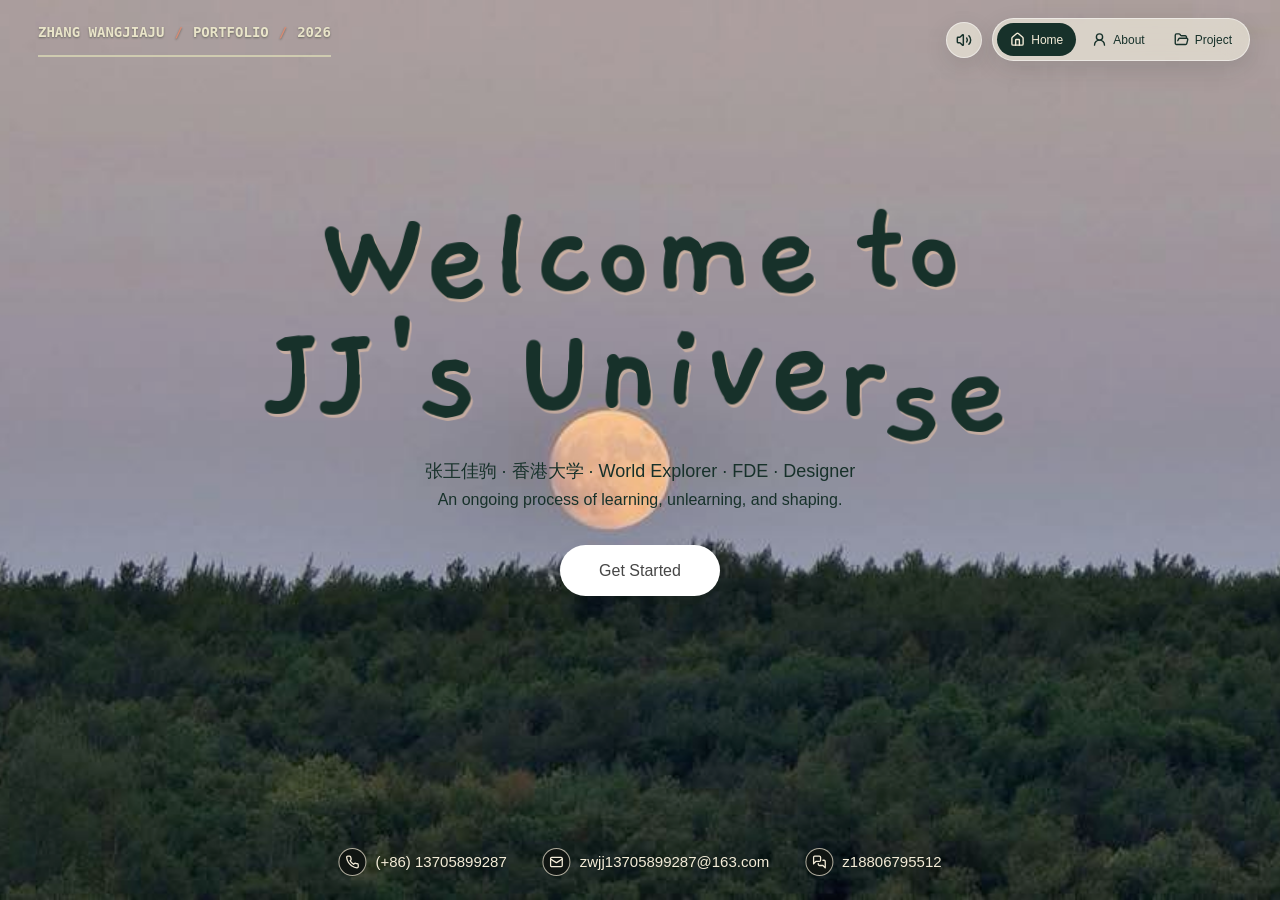
==== commit bd4ae240: "Load gallery media one item at a time" ====
--- a/index.html
+++ b/index.html
@@ -20,7 +20,7 @@
         background: #85818b url('/background-poster.jpg') center / cover no-repeat;
       }
     </style>
-    <script type="module" crossorigin src="/assets/index-CMigijuk.js"></script>
+    <script type="module" crossorigin src="/assets/index-wTfnHZXe.js"></script>
     <link rel="stylesheet" crossorigin href="/assets/index-BXjZiuMG.css">
   </head>
   <body>
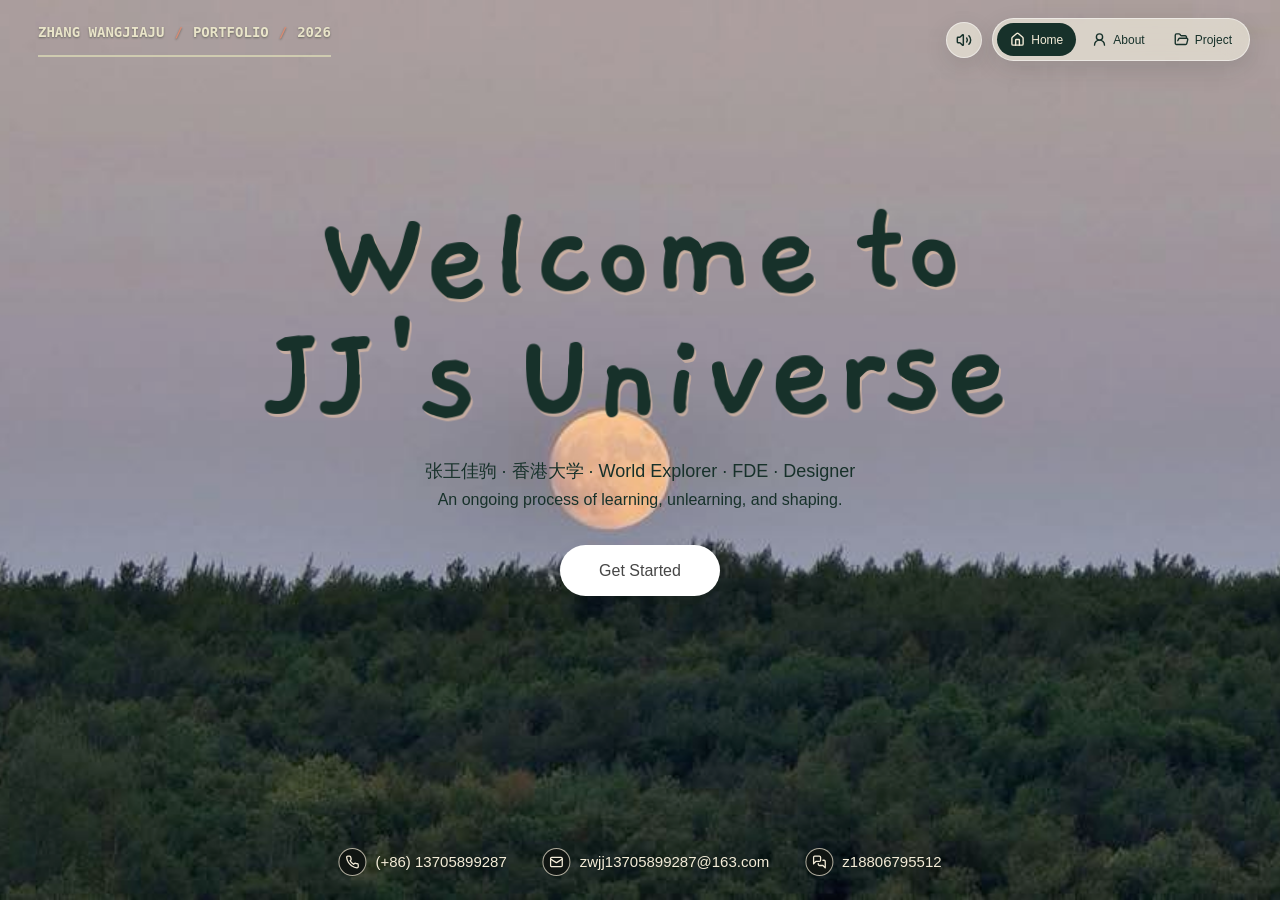
==== commit a1d085f0: "Show interior background before app startup" ====
--- a/index.html
+++ b/index.html
@@ -5,7 +5,23 @@
     <meta name="viewport" content="width=device-width, initial-scale=1.0" />
     <meta name="theme-color" content="#85818b" />
     <title>Made With Motion</title>
-    <link rel="preload" as="image" href="/background-poster.jpg" fetchpriority="high" />
+    <script>
+      (() => {
+        const route = window.location.pathname.replace(/\/$/, '') || '/'
+        const isInterior = ['/interior', '/about', '/projects'].includes(route)
+        const imageUrl = isInterior
+          ? '/interior-room.webp'
+          : '/background-poster.jpg'
+        document.documentElement.classList.toggle('is-interior-route', isInterior)
+
+        const preload = document.createElement('link')
+        preload.rel = 'preload'
+        preload.as = 'image'
+        preload.href = imageUrl
+        preload.fetchPriority = 'high'
+        document.head.appendChild(preload)
+      })()
+    </script>
     <link rel="icon" type="image/png" href="/assets/favicon-96x96-B6z3ljmo.png" sizes="96x96" />
     <style>
       html,
@@ -19,8 +35,13 @@
       #root {
         background: #85818b url('/background-poster.jpg') center / cover no-repeat;
       }
+
+      html.is-interior-route body,
+      html.is-interior-route #root {
+        background-image: url('/interior-room.webp');
+      }
     </style>
-    <script type="module" crossorigin src="/assets/index-wTfnHZXe.js"></script>
+    <script type="module" crossorigin src="/assets/index-C2c0xmtg.js"></script>
     <link rel="stylesheet" crossorigin href="/assets/index-BXjZiuMG.css">
   </head>
   <body>
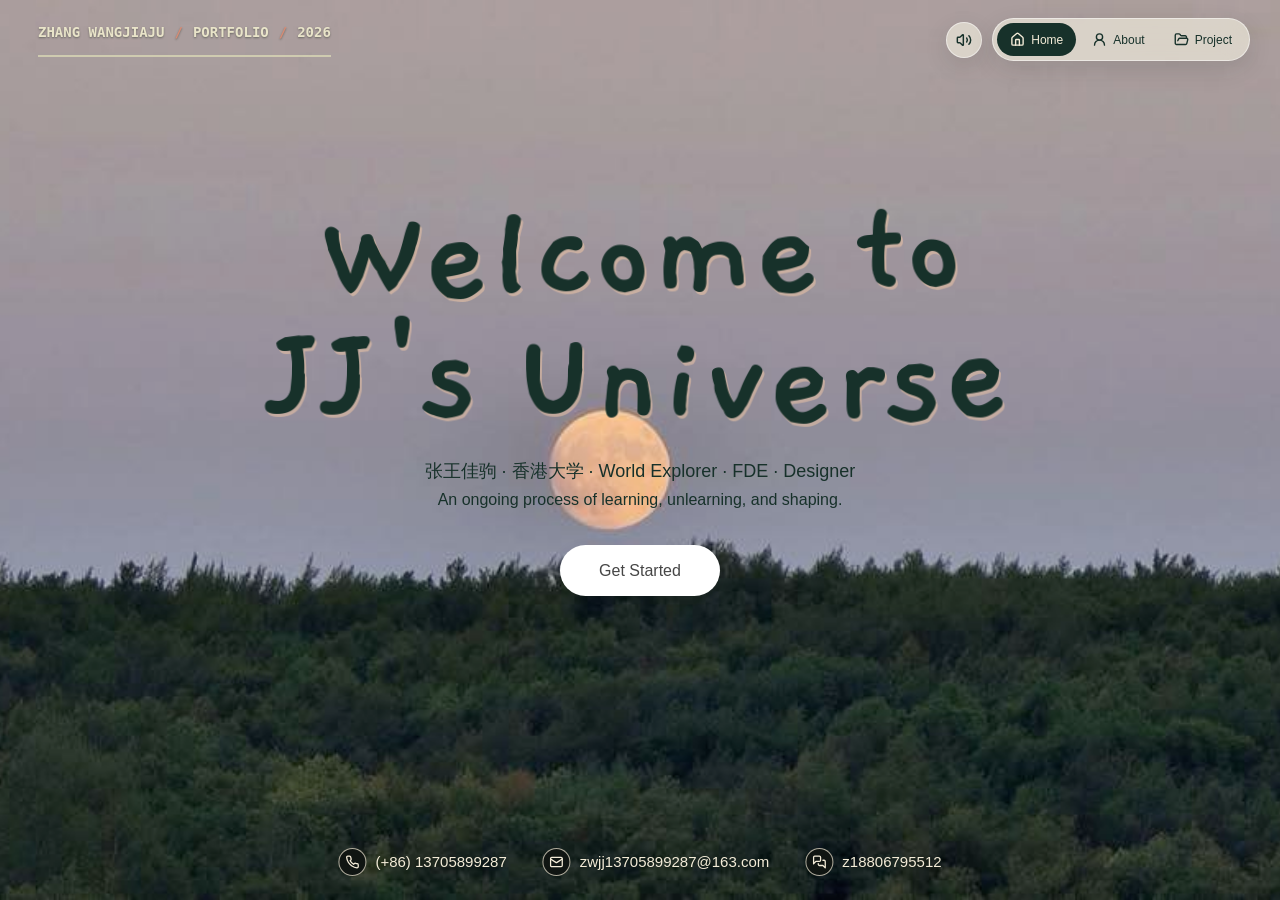
==== commit 03918112: "Add instant interior background placeholder" ====
--- a/index.html
+++ b/index.html
@@ -10,7 +10,7 @@
         const route = window.location.pathname.replace(/\/$/, '') || '/'
         const isInterior = ['/interior', '/about', '/projects'].includes(route)
         const imageUrl = isInterior
-          ? '/interior-room.webp'
+          ? '/interior-placeholder.jpg'
           : '/background-poster.jpg'
         document.documentElement.classList.toggle('is-interior-route', isInterior)
 
@@ -38,7 +38,7 @@
 
       html.is-interior-route body,
       html.is-interior-route #root {
-        background-image: url('/interior-room.webp');
+        background-image: url('/interior-placeholder.jpg');
       }
     </style>
     <script type="module" crossorigin src="/assets/index-C2c0xmtg.js"></script>
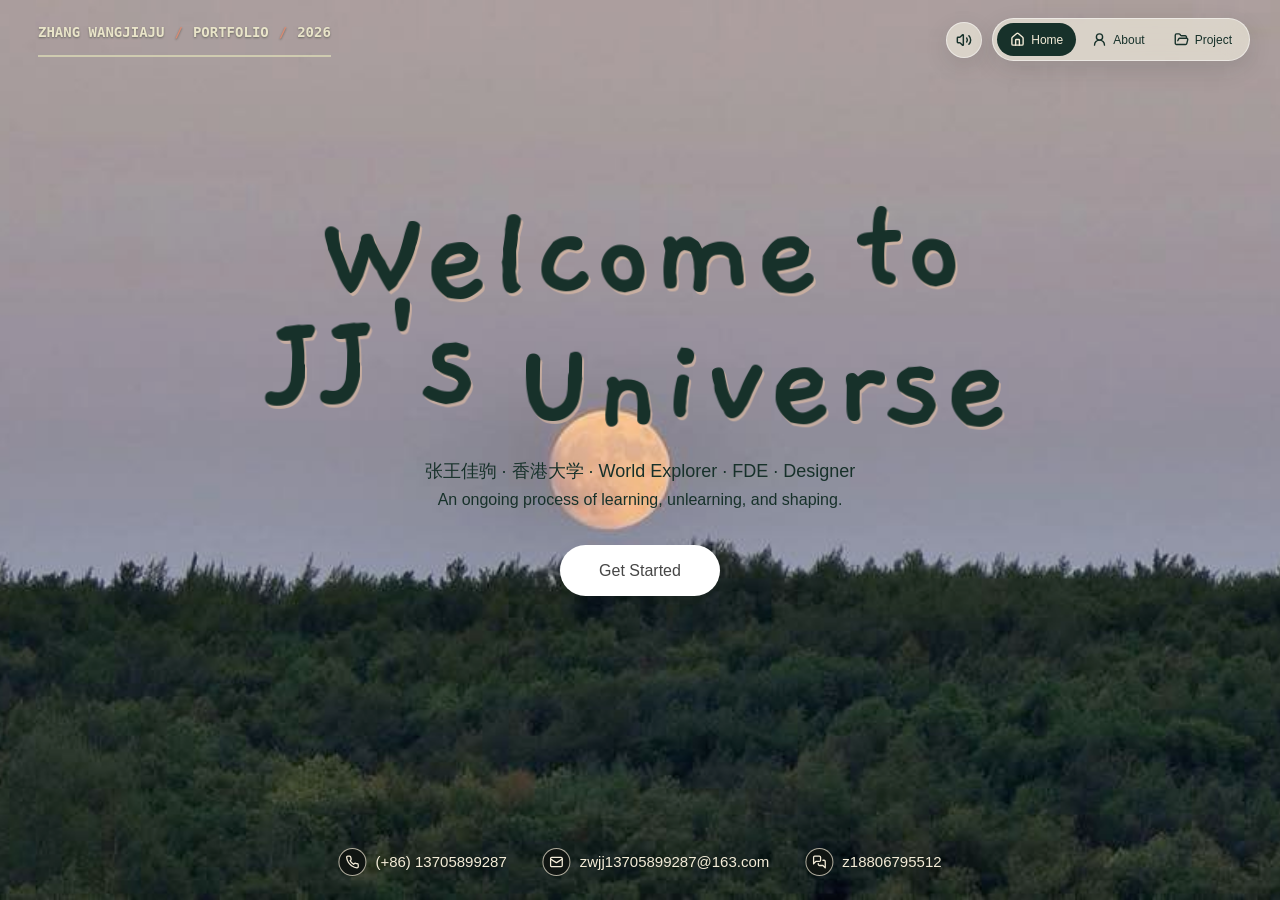
==== commit 7c980d98: "Remove animation library from critical load path" ====
--- a/index.html
+++ b/index.html
@@ -10,7 +10,7 @@
         const route = window.location.pathname.replace(/\/$/, '') || '/'
         const isInterior = ['/interior', '/about', '/projects'].includes(route)
         const imageUrl = isInterior
-          ? '/interior-placeholder.jpg'
+          ? '/interior-room.webp'
           : '/background-poster.jpg'
         document.documentElement.classList.toggle('is-interior-route', isInterior)
 
@@ -38,10 +38,10 @@
 
       html.is-interior-route body,
       html.is-interior-route #root {
-        background-image: url('/interior-placeholder.jpg');
+        background-image: url('/interior-room.webp');
       }
     </style>
-    <script type="module" crossorigin src="/assets/index-C2c0xmtg.js"></script>
+    <script type="module" crossorigin src="/assets/index-BD8LyW-r.js"></script>
     <link rel="stylesheet" crossorigin href="/assets/index-BXjZiuMG.css">
   </head>
   <body>
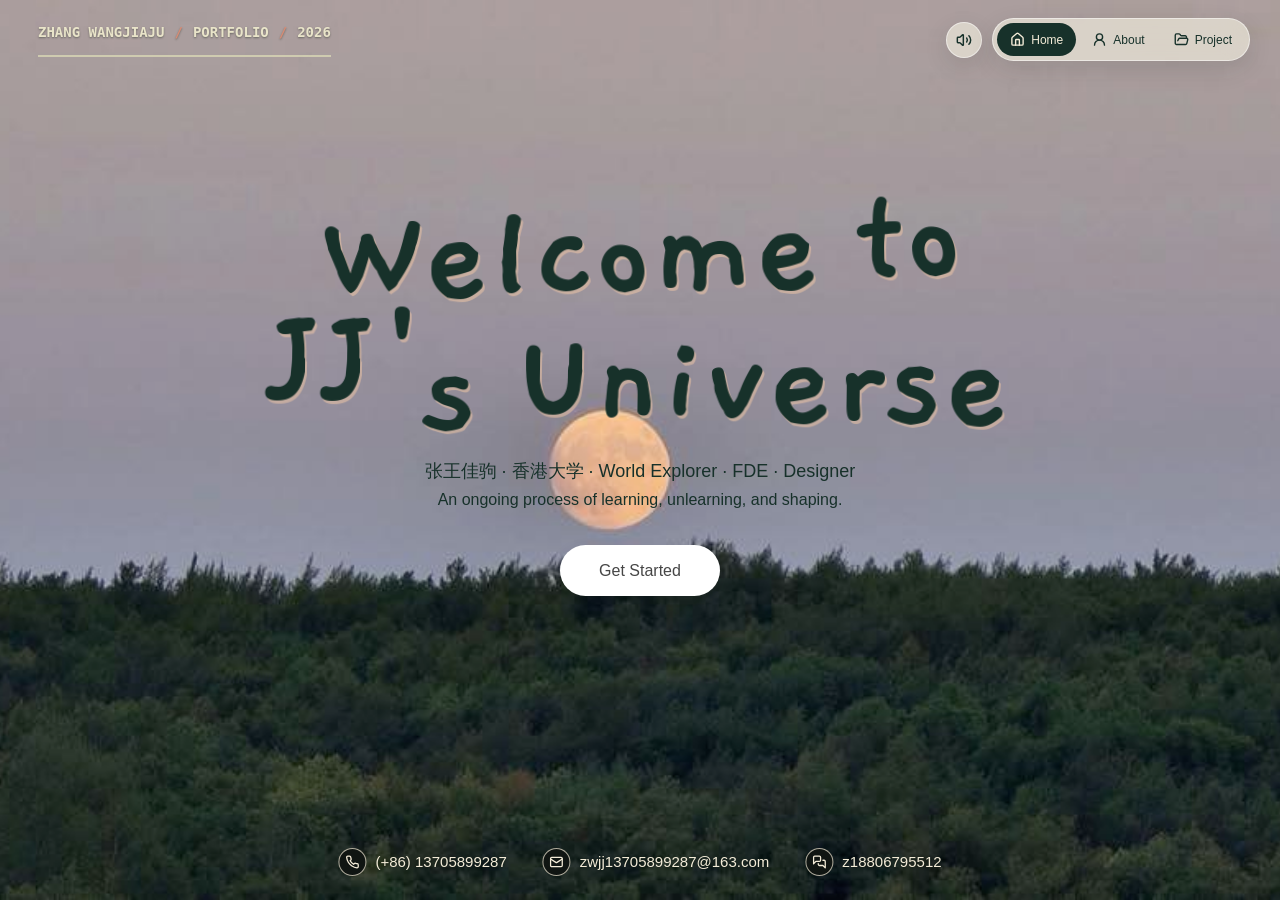
==== commit 17638d9f: "Extract interior artwork from initial bundle" ====
--- a/index.html
+++ b/index.html
@@ -41,7 +41,7 @@
         background-image: url('/interior-room.webp');
       }
     </style>
-    <script type="module" crossorigin src="/assets/index-BD8LyW-r.js"></script>
+    <script type="module" crossorigin src="/assets/index-Bd8_ZvAu.js"></script>
     <link rel="stylesheet" crossorigin href="/assets/index-BXjZiuMG.css">
   </head>
   <body>
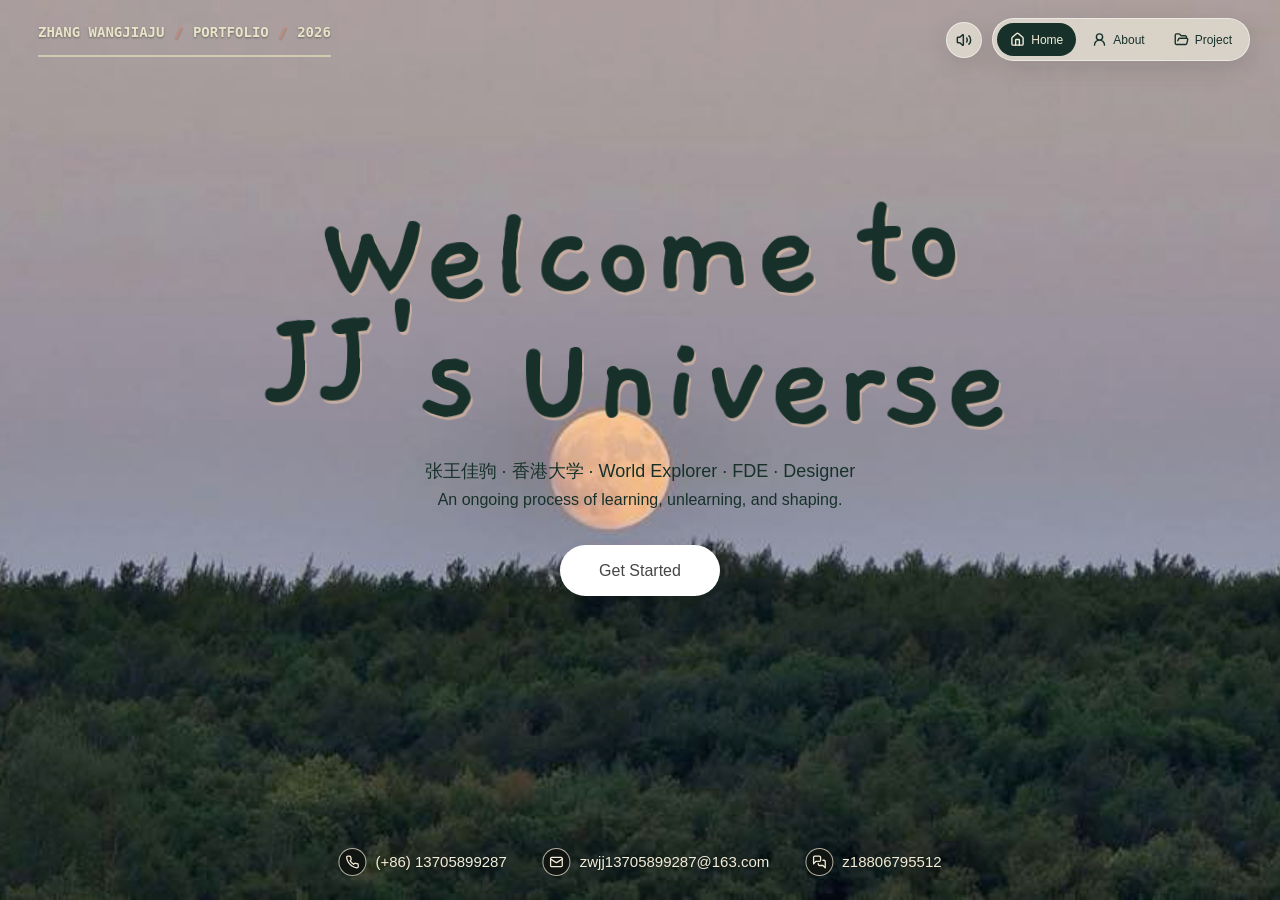
==== commit 6399bc18: "Reduce initial runtime with Preact compatibility" ====
--- a/index.html
+++ b/index.html
@@ -41,7 +41,7 @@
         background-image: url('/interior-room.webp');
       }
     </style>
-    <script type="module" crossorigin src="/assets/index-Bd8_ZvAu.js"></script>
+    <script type="module" crossorigin src="/assets/index-DTlwywVi.js"></script>
     <link rel="stylesheet" crossorigin href="/assets/index-BXjZiuMG.css">
   </head>
   <body>
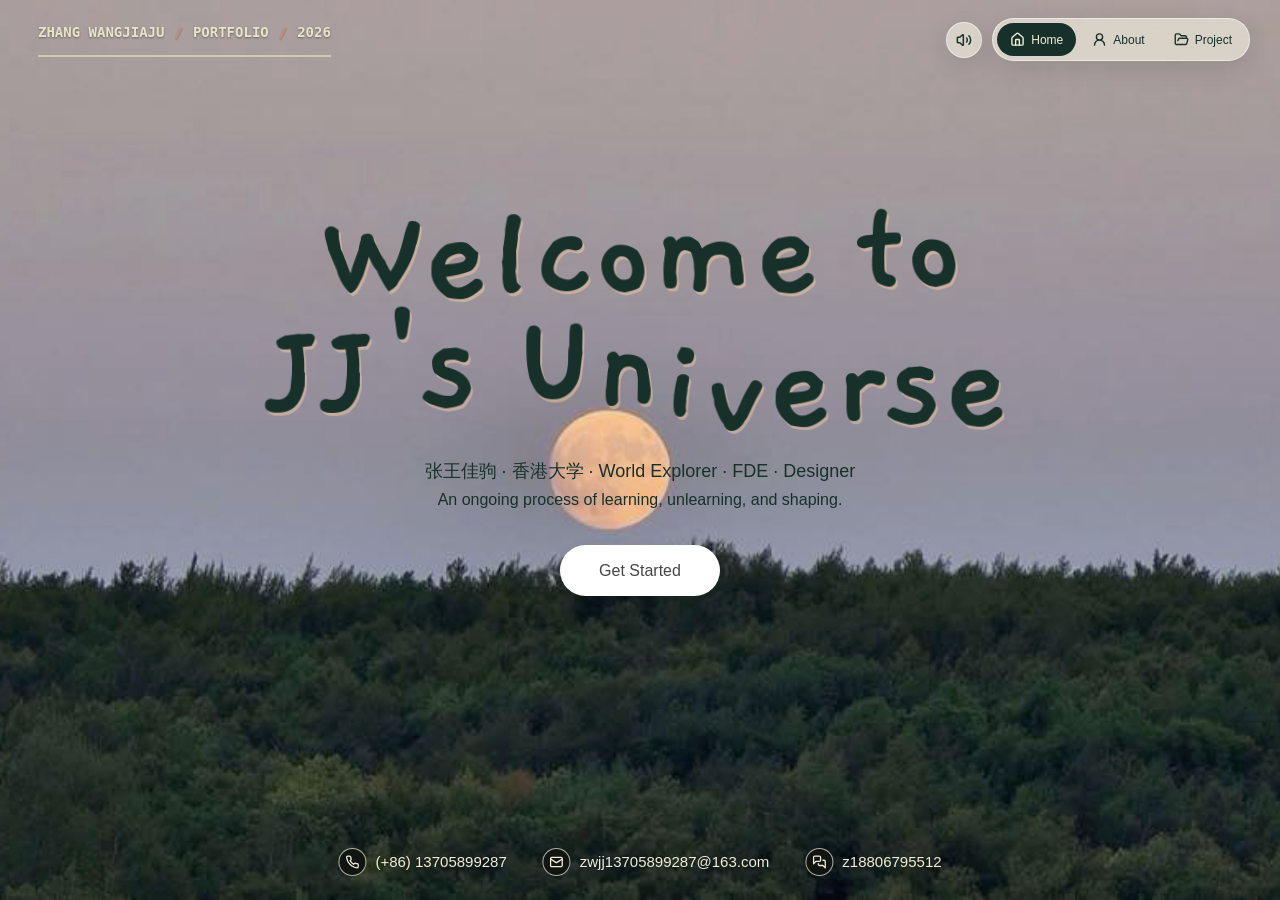
==== commit ed106580: "Restore global controls after entering interior" ====
--- a/index.html
+++ b/index.html
@@ -41,7 +41,7 @@
         background-image: url('/interior-room.webp');
       }
     </style>
-    <script type="module" crossorigin src="/assets/index-DTlwywVi.js"></script>
+    <script type="module" crossorigin src="/assets/index-BoDZnlLW.js"></script>
     <link rel="stylesheet" crossorigin href="/assets/index-BXjZiuMG.css">
   </head>
   <body>
